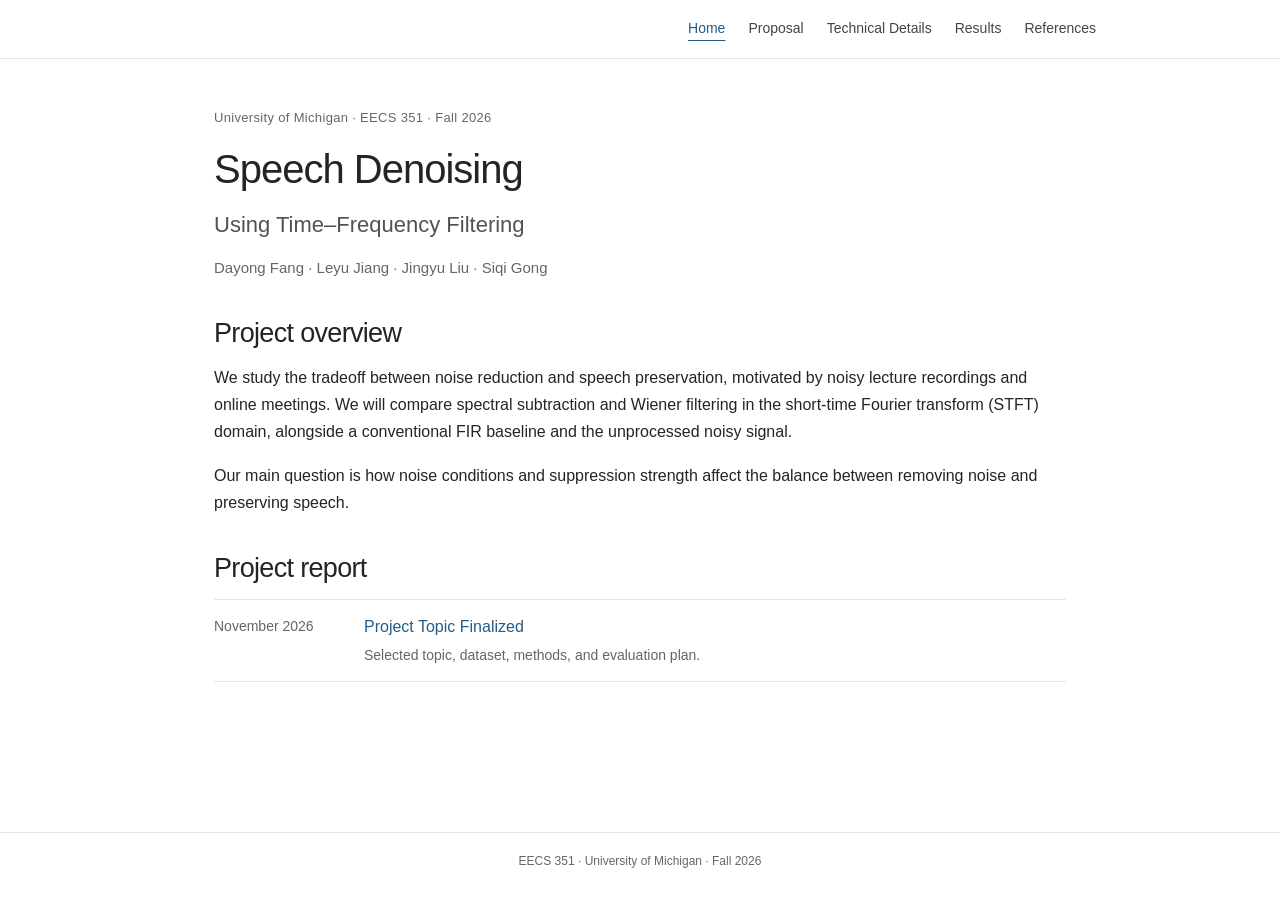
==== index.html @ c5371435 "Add initial speech denoising project website" ====
<!doctype html>
<html lang="en"><head><meta charset="utf-8"><meta name="viewport" content="width=device-width, initial-scale=1"><meta name="description" content="EECS 351 speech denoising project: time–frequency filtering, VoiceBank-DEMAND, and speech quality evaluation."><title>Speech Denoising | EECS 351</title><link rel="stylesheet" href="assets/style.css"></head>
<body><a class="skip" href="#main">Skip to content</a><header><nav aria-label="Main navigation"><a href="index.html" aria-current="page">Home</a><a href="proposal.html">Proposal</a><a href="methods.html">Technical Details</a><a href="results.html">Results</a><a href="references.html">References</a></nav></header><main id="main"><p class="eyebrow">University of Michigan · EECS 351 · Fall 2026</p><h1>Speech Denoising</h1><p class="subtitle">Using Time–Frequency Filtering</p><p class="members">Dayong Fang · Leyu Jiang · Jingyu Liu · Siqi Gong</p><h2>Project overview</h2><p>We study the tradeoff between noise reduction and speech preservation, motivated by noisy lecture recordings and online meetings. We will compare spectral subtraction and Wiener filtering in the short-time Fourier transform (STFT) domain, alongside a conventional FIR baseline and the unprocessed noisy signal.</p><p>Our main question is how noise conditions and suppression strength affect the balance between removing noise and preserving speech.</p><h2>Project report</h2><div class="report-row"><span class="date">November 2026</span><div><a href="proposal.html">Project Topic Finalized</a><p class="muted">Selected topic, dataset, methods, and evaluation plan.</p></div></div></main><footer>EECS 351 · University of Michigan · Fall 2026</footer></body></html>
---- assets/style.css ----
:root{color-scheme:light;--ink:#242424;--muted:#62676b;--blue:#225c88;--line:#e4e6e8}*{box-sizing:border-box}body{margin:0;background:#fff;color:var(--ink);font-family:-apple-system,BlinkMacSystemFont,"Segoe UI",Arial,sans-serif;font-size:16px;line-height:1.7}a{color:var(--blue);text-decoration:none}a:hover{text-decoration:underline}a:focus-visible{outline:2px solid var(--blue);outline-offset:5px}header{border-bottom:1px solid var(--line)}nav{max-width:960px;margin:auto;padding:17px 24px;display:flex;justify-content:flex-end;flex-wrap:wrap;gap:8px 23px;font-size:14px}nav a{color:#444}nav a[aria-current=page]{color:var(--blue);text-decoration:underline;text-underline-offset:7px}main{max-width:900px;margin:0 auto;padding:48px 24px 65px;min-height:calc(100vh - 127px)}h1,h2{font-weight:400;line-height:1.25;letter-spacing:-.025em}h1{font-size:40px;margin:0 0 12px}h2{font-size:27px;margin:36px 0 13px}p{margin:0 0 17px}.eyebrow{font-size:13px;color:var(--muted);margin-bottom:15px;letter-spacing:.025em}.subtitle{font-size:22px;color:#4d5359;margin-bottom:12px}.members{font-size:15px;color:var(--muted);margin-bottom:34px}.muted{color:var(--muted);font-size:14px}.note{border-left:3px solid #a7bfd0;padding:8px 0 8px 17px;color:var(--muted);font-size:14px;margin-top:27px}.report-row{display:grid;grid-template-columns:150px 1fr;padding:13px 0;border-top:1px solid var(--line);border-bottom:1px solid var(--line)}.report-row p{margin:4px 0 0}.date{font-size:14px;color:var(--muted);padding-top:2px}dl{display:grid;grid-template-columns:110px 1fr;gap:11px 14px}dt{font-weight:600}dd{margin:0}.table-wrap{overflow-x:auto}table{border-collapse:collapse;width:100%;font-size:14px;text-align:left;margin:15px 0}th,td{border-bottom:1px solid var(--line);padding:12px 14px 12px 0;vertical-align:top}th{font-weight:600}.pipeline{padding:18px 0;border-block:1px solid var(--line);color:var(--blue)}ul,ol{padding-left:24px}li{margin-bottom:10px}.team{list-style:none;padding:0;font-size:20px}.team li{padding:12px 0;border-bottom:1px solid var(--line)}.references li{padding-left:5px;margin-bottom:24px}footer{border-top:1px solid var(--line);color:var(--muted);text-align:center;font-size:12px;padding:18px 24px}.skip{position:absolute;left:12px;top:-60px;background:white;padding:8px}.skip:focus{top:8px}@media(max-width:600px){nav{justify-content:flex-start;gap:9px 18px;padding:15px 20px;font-size:13px}main{padding:32px 20px 45px}h1{font-size:32px}h2{font-size:24px}.subtitle{font-size:19px}.report-row{grid-template-columns:1fr;gap:4px}dl{grid-template-columns:1fr;gap:4px}dd{margin-bottom:12px}}@media print{header,footer,.skip{display:none}main{max-width:none;padding:0}a{color:inherit}h2{break-after:avoid}.note{font-size:12px}}
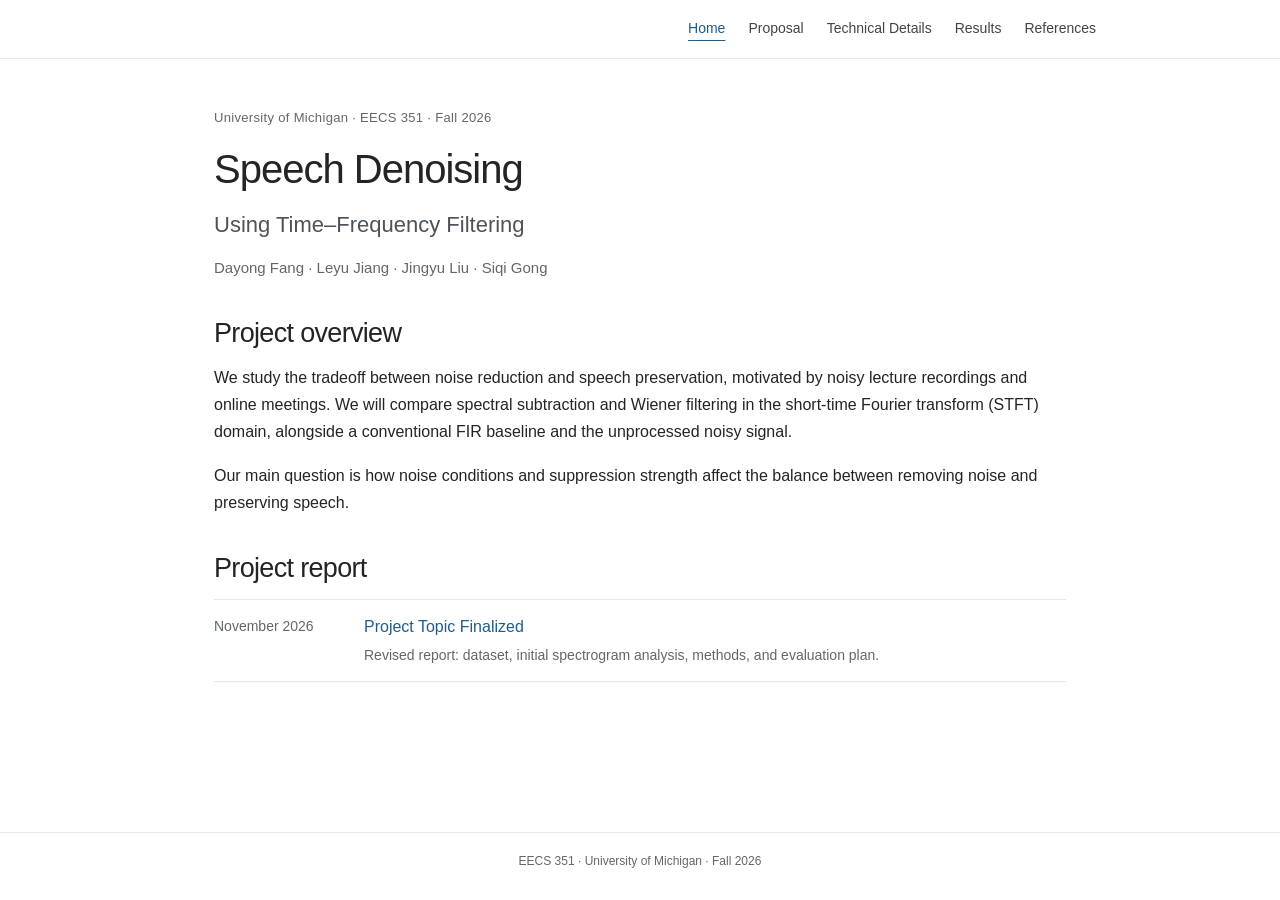
==== commit f2426d46: "Replace proposal with revised report and initial spectrogram analysis" ====
--- a/index.html
+++ b/index.html
@@ -1,3 +1,3 @@
 <!doctype html>
 <html lang="en"><head><meta charset="utf-8"><meta name="viewport" content="width=device-width, initial-scale=1"><meta name="description" content="EECS 351 speech denoising project: time–frequency filtering, VoiceBank-DEMAND, and speech quality evaluation."><title>Speech Denoising | EECS 351</title><link rel="stylesheet" href="assets/style.css"></head>
-<body><a class="skip" href="#main">Skip to content</a><header><nav aria-label="Main navigation"><a href="index.html" aria-current="page">Home</a><a href="proposal.html">Proposal</a><a href="methods.html">Technical Details</a><a href="results.html">Results</a><a href="references.html">References</a></nav></header><main id="main"><p class="eyebrow">University of Michigan · EECS 351 · Fall 2026</p><h1>Speech Denoising</h1><p class="subtitle">Using Time–Frequency Filtering</p><p class="members">Dayong Fang · Leyu Jiang · Jingyu Liu · Siqi Gong</p><h2>Project overview</h2><p>We study the tradeoff between noise reduction and speech preservation, motivated by noisy lecture recordings and online meetings. We will compare spectral subtraction and Wiener filtering in the short-time Fourier transform (STFT) domain, alongside a conventional FIR baseline and the unprocessed noisy signal.</p><p>Our main question is how noise conditions and suppression strength affect the balance between removing noise and preserving speech.</p><h2>Project report</h2><div class="report-row"><span class="date">November 2026</span><div><a href="proposal.html">Project Topic Finalized</a><p class="muted">Selected topic, dataset, methods, and evaluation plan.</p></div></div></main><footer>EECS 351 · University of Michigan · Fall 2026</footer></body></html>
+<body><a class="skip" href="#main">Skip to content</a><header><nav aria-label="Main navigation"><a href="index.html" aria-current="page">Home</a><a href="proposal.html">Proposal</a><a href="methods.html">Technical Details</a><a href="results.html">Results</a><a href="references.html">References</a></nav></header><main id="main"><p class="eyebrow">University of Michigan · EECS 351 · Fall 2026</p><h1>Speech Denoising</h1><p class="subtitle">Using Time–Frequency Filtering</p><p class="members">Dayong Fang · Leyu Jiang · Jingyu Liu · Siqi Gong</p><h2>Project overview</h2><p>We study the tradeoff between noise reduction and speech preservation, motivated by noisy lecture recordings and online meetings. We will compare spectral subtraction and Wiener filtering in the short-time Fourier transform (STFT) domain, alongside a conventional FIR baseline and the unprocessed noisy signal.</p><p>Our main question is how noise conditions and suppression strength affect the balance between removing noise and preserving speech.</p><h2>Project report</h2><div class="report-row"><span class="date">November 2026</span><div><a href="proposal.html">Project Topic Finalized</a><p class="muted">Revised report: dataset, initial spectrogram analysis, methods, and evaluation plan.</p></div></div></main><footer>EECS 351 · University of Michigan · Fall 2026</footer></body></html>
--- a/assets/style.css
+++ b/assets/style.css
@@ -1 +1,3 @@
-:root{color-scheme:light;--ink:#242424;--muted:#62676b;--blue:#225c88;--line:#e4e6e8}*{box-sizing:border-box}body{margin:0;background:#fff;color:var(--ink);font-family:-apple-system,BlinkMacSystemFont,"Segoe UI",Arial,sans-serif;font-size:16px;line-height:1.7}a{color:var(--blue);text-decoration:none}a:hover{text-decoration:underline}a:focus-visible{outline:2px solid var(--blue);outline-offset:5px}header{border-bottom:1px solid var(--line)}nav{max-width:960px;margin:auto;padding:17px 24px;display:flex;justify-content:flex-end;flex-wrap:wrap;gap:8px 23px;font-size:14px}nav a{color:#444}nav a[aria-current=page]{color:var(--blue);text-decoration:underline;text-underline-offset:7px}main{max-width:900px;margin:0 auto;padding:48px 24px 65px;min-height:calc(100vh - 127px)}h1,h2{font-weight:400;line-height:1.25;letter-spacing:-.025em}h1{font-size:40px;margin:0 0 12px}h2{font-size:27px;margin:36px 0 13px}p{margin:0 0 17px}.eyebrow{font-size:13px;color:var(--muted);margin-bottom:15px;letter-spacing:.025em}.subtitle{font-size:22px;color:#4d5359;margin-bottom:12px}.members{font-size:15px;color:var(--muted);margin-bottom:34px}.muted{color:var(--muted);font-size:14px}.note{border-left:3px solid #a7bfd0;padding:8px 0 8px 17px;color:var(--muted);font-size:14px;margin-top:27px}.report-row{display:grid;grid-template-columns:150px 1fr;padding:13px 0;border-top:1px solid var(--line);border-bottom:1px solid var(--line)}.report-row p{margin:4px 0 0}.date{font-size:14px;color:var(--muted);padding-top:2px}dl{display:grid;grid-template-columns:110px 1fr;gap:11px 14px}dt{font-weight:600}dd{margin:0}.table-wrap{overflow-x:auto}table{border-collapse:collapse;width:100%;font-size:14px;text-align:left;margin:15px 0}th,td{border-bottom:1px solid var(--line);padding:12px 14px 12px 0;vertical-align:top}th{font-weight:600}.pipeline{padding:18px 0;border-block:1px solid var(--line);color:var(--blue)}ul,ol{padding-left:24px}li{margin-bottom:10px}.team{list-style:none;padding:0;font-size:20px}.team li{padding:12px 0;border-bottom:1px solid var(--line)}.references li{padding-left:5px;margin-bottom:24px}footer{border-top:1px solid var(--line);color:var(--muted);text-align:center;font-size:12px;padding:18px 24px}.skip{position:absolute;left:12px;top:-60px;background:white;padding:8px}.skip:focus{top:8px}@media(max-width:600px){nav{justify-content:flex-start;gap:9px 18px;padding:15px 20px;font-size:13px}main{padding:32px 20px 45px}h1{font-size:32px}h2{font-size:24px}.subtitle{font-size:19px}.report-row{grid-template-columns:1fr;gap:4px}dl{grid-template-columns:1fr;gap:4px}dd{margin-bottom:12px}}@media print{header,footer,.skip{display:none}main{max-width:none;padding:0}a{color:inherit}h2{break-after:avoid}.note{font-size:12px}}
+:root{color-scheme:light;--ink:#242424;--muted:#62676b;--blue:#225c88;--line:#e4e6e8}*{box-sizing:border-box}body{margin:0;background:#fff;color:var(--ink);font-family:-apple-system,BlinkMacSystemFont,"Segoe UI",Arial,sans-serif;font-size:16px;line-height:1.7}a{color:var(--blue);text-decoration:none}a:hover{text-decoration:underline}a:focus-visible{outline:2px solid var(--blue);outline-offset:5px}header{border-bottom:1px solid var(--line)}nav{max-width:960px;margin:auto;padding:17px 24px;display:flex;justify-content:flex-end;flex-wrap:wrap;gap:8px 23px;font-size:14px}nav a{color:#444}nav a[aria-current=page]{color:var(--blue);text-decoration:underline;text-underline-offset:7px}main{max-width:900px;margin:0 auto;padding:48px 24px 65px;min-height:calc(100vh - 127px)}h1,h2{font-weight:400;line-height:1.25;letter-spacing:-.025em}h1{font-size:40px;margin:0 0 12px}h2{font-size:27px;margin:36px 0 13px}p{margin:0 0 17px}.eyebrow{font-size:13px;color:var(--muted);margin-bottom:15px;letter-spacing:.025em}.subtitle{font-size:22px;color:#4d5359;margin-bottom:12px}.members{font-size:15px;color:var(--muted);margin-bottom:34px}.muted{color:var(--muted);font-size:14px}.note{border-left:3px solid #a7bfd0;padding:8px 0 8px 17px;color:var(--muted);font-size:14px;margin-top:27px}.report-row{display:grid;grid-template-columns:150px 1fr;padding:13px 0;border-top:1px solid var(--line);border-bottom:1px solid var(--line)}.report-row p{margin:4px 0 0}.date{font-size:14px;color:var(--muted);padding-top:2px}dl{display:grid;grid-template-columns:110px 1fr;gap:11px 14px}dt{font-weight:600}dd{margin:0}.table-wrap{overflow-x:auto}table{border-collapse:collapse;width:100%;font-size:14px;text-align:left;margin:15px 0}th,td{border-bottom:1px solid var(--line);padding:12px 14px 12px 0;vertical-align:top}th{font-weight:600}.pipeline{padding:18px 0;border-block:1px solid var(--line);color:var(--blue)}ul,ol{padding-left:24px}li{margin-bottom:10px}.references li{padding-left:5px;margin-bottom:24px}footer{border-top:1px solid var(--line);color:var(--muted);text-align:center;font-size:12px;padding:18px 24px}.skip{position:absolute;left:12px;top:-60px;background:white;padding:8px}.skip:focus{top:8px}@media(max-width:600px){nav{justify-content:flex-start;gap:9px 18px;padding:15px 20px;font-size:13px}main{padding:32px 20px 45px}h1{font-size:32px}h2{font-size:24px}.subtitle{font-size:19px}.report-row{grid-template-columns:1fr;gap:4px}dl{grid-template-columns:1fr;gap:4px}dd{margin-bottom:12px}}@media print{header,footer,.skip{display:none}main{max-width:none;padding:0}a{color:inherit}h2{break-after:avoid}.note{font-size:12px}}
+
+h3{font-size:20px;font-weight:500;margin:28px 0 12px}figure{margin:22px 0}figure img{width:100%;height:auto;display:block}figcaption{font-size:13px;color:var(--muted);margin-top:9px;line-height:1.5}.equation{overflow-x:auto;padding:15px 18px;background:#f6f8fa;margin:18px 0;font-family:Georgia,serif;line-height:1.9}.report-contents{font-size:14px;padding:14px 0;border-bottom:1px solid var(--line)}h2[id]{scroll-margin-top:20px}code{font-size:.9em}
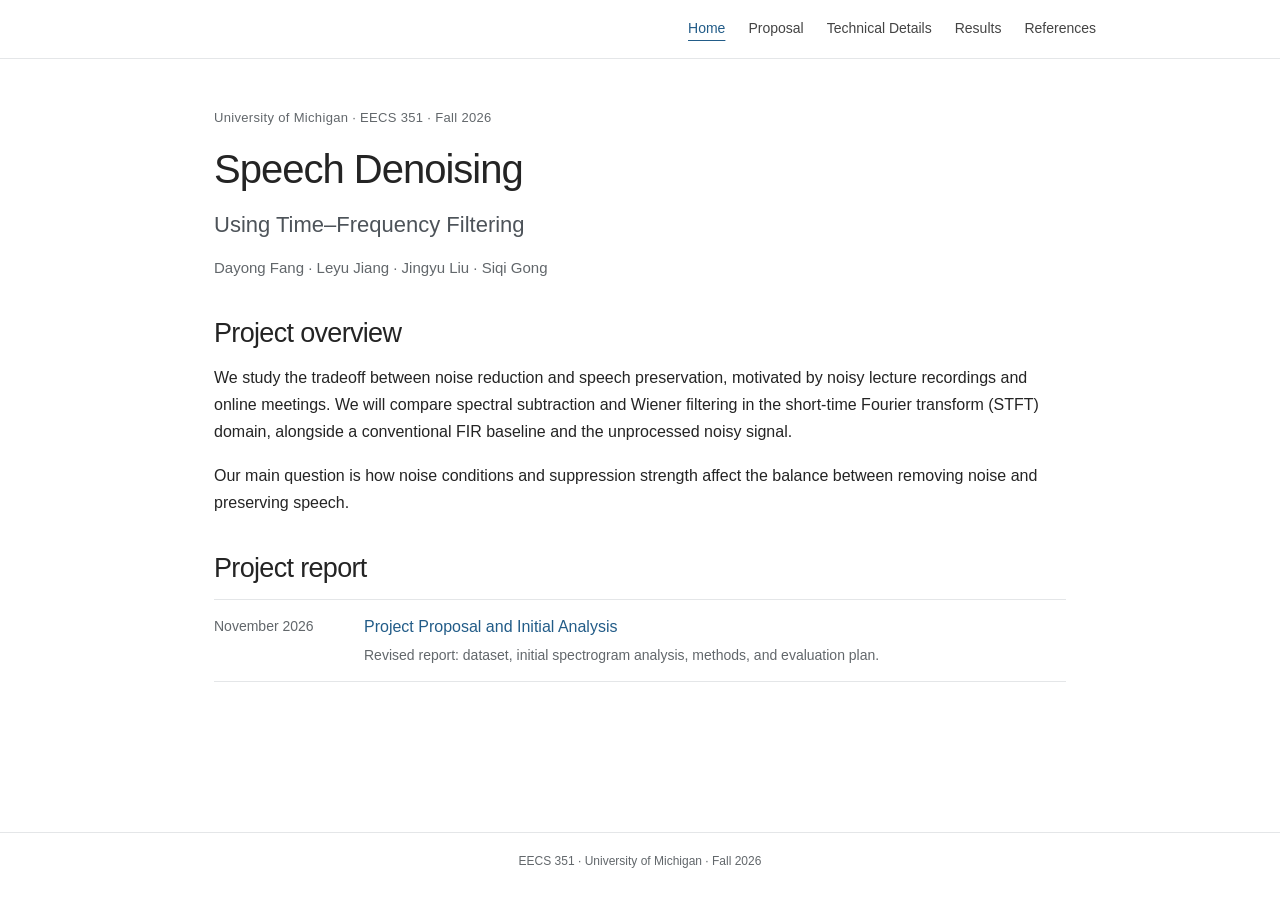
==== commit f6dbeb62: "Clarify proposal title and report label" ====
--- a/index.html
+++ b/index.html
@@ -1,3 +1,3 @@
 <!doctype html>
 <html lang="en"><head><meta charset="utf-8"><meta name="viewport" content="width=device-width, initial-scale=1"><meta name="description" content="EECS 351 speech denoising project: time–frequency filtering, VoiceBank-DEMAND, and speech quality evaluation."><title>Speech Denoising | EECS 351</title><link rel="stylesheet" href="assets/style.css"></head>
-<body><a class="skip" href="#main">Skip to content</a><header><nav aria-label="Main navigation"><a href="index.html" aria-current="page">Home</a><a href="proposal.html">Proposal</a><a href="methods.html">Technical Details</a><a href="results.html">Results</a><a href="references.html">References</a></nav></header><main id="main"><p class="eyebrow">University of Michigan · EECS 351 · Fall 2026</p><h1>Speech Denoising</h1><p class="subtitle">Using Time–Frequency Filtering</p><p class="members">Dayong Fang · Leyu Jiang · Jingyu Liu · Siqi Gong</p><h2>Project overview</h2><p>We study the tradeoff between noise reduction and speech preservation, motivated by noisy lecture recordings and online meetings. We will compare spectral subtraction and Wiener filtering in the short-time Fourier transform (STFT) domain, alongside a conventional FIR baseline and the unprocessed noisy signal.</p><p>Our main question is how noise conditions and suppression strength affect the balance between removing noise and preserving speech.</p><h2>Project report</h2><div class="report-row"><span class="date">November 2026</span><div><a href="proposal.html">Project Topic Finalized</a><p class="muted">Revised report: dataset, initial spectrogram analysis, methods, and evaluation plan.</p></div></div></main><footer>EECS 351 · University of Michigan · Fall 2026</footer></body></html>
+<body><a class="skip" href="#main">Skip to content</a><header><nav aria-label="Main navigation"><a href="index.html" aria-current="page">Home</a><a href="proposal.html">Proposal</a><a href="methods.html">Technical Details</a><a href="results.html">Results</a><a href="references.html">References</a></nav></header><main id="main"><p class="eyebrow">University of Michigan · EECS 351 · Fall 2026</p><h1>Speech Denoising</h1><p class="subtitle">Using Time–Frequency Filtering</p><p class="members">Dayong Fang · Leyu Jiang · Jingyu Liu · Siqi Gong</p><h2>Project overview</h2><p>We study the tradeoff between noise reduction and speech preservation, motivated by noisy lecture recordings and online meetings. We will compare spectral subtraction and Wiener filtering in the short-time Fourier transform (STFT) domain, alongside a conventional FIR baseline and the unprocessed noisy signal.</p><p>Our main question is how noise conditions and suppression strength affect the balance between removing noise and preserving speech.</p><h2>Project report</h2><div class="report-row"><span class="date">November 2026</span><div><a href="proposal.html">Project Proposal and Initial Analysis</a><p class="muted">Revised report: dataset, initial spectrogram analysis, methods, and evaluation plan.</p></div></div></main><footer>EECS 351 · University of Michigan · Fall 2026</footer></body></html>
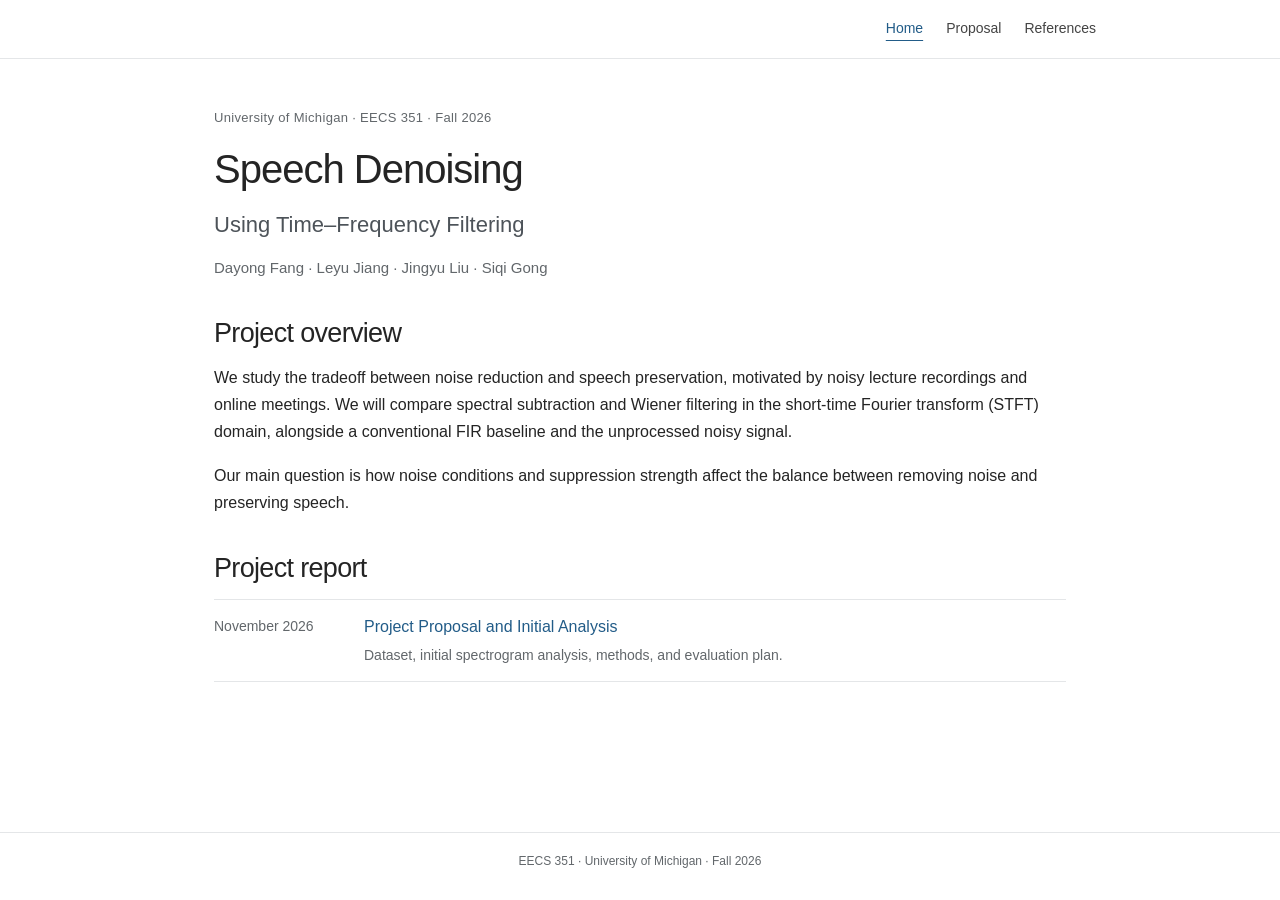
==== commit a339a9ae: "Clean report wording and hide unfinished navigation pages" ====
--- a/index.html
+++ b/index.html
@@ -1,3 +1,3 @@
 <!doctype html>
 <html lang="en"><head><meta charset="utf-8"><meta name="viewport" content="width=device-width, initial-scale=1"><meta name="description" content="EECS 351 speech denoising project: time–frequency filtering, VoiceBank-DEMAND, and speech quality evaluation."><title>Speech Denoising | EECS 351</title><link rel="stylesheet" href="assets/style.css"></head>
-<body><a class="skip" href="#main">Skip to content</a><header><nav aria-label="Main navigation"><a href="index.html" aria-current="page">Home</a><a href="proposal.html">Proposal</a><a href="methods.html">Technical Details</a><a href="results.html">Results</a><a href="references.html">References</a></nav></header><main id="main"><p class="eyebrow">University of Michigan · EECS 351 · Fall 2026</p><h1>Speech Denoising</h1><p class="subtitle">Using Time–Frequency Filtering</p><p class="members">Dayong Fang · Leyu Jiang · Jingyu Liu · Siqi Gong</p><h2>Project overview</h2><p>We study the tradeoff between noise reduction and speech preservation, motivated by noisy lecture recordings and online meetings. We will compare spectral subtraction and Wiener filtering in the short-time Fourier transform (STFT) domain, alongside a conventional FIR baseline and the unprocessed noisy signal.</p><p>Our main question is how noise conditions and suppression strength affect the balance between removing noise and preserving speech.</p><h2>Project report</h2><div class="report-row"><span class="date">November 2026</span><div><a href="proposal.html">Project Proposal and Initial Analysis</a><p class="muted">Revised report: dataset, initial spectrogram analysis, methods, and evaluation plan.</p></div></div></main><footer>EECS 351 · University of Michigan · Fall 2026</footer></body></html>
+<body><a class="skip" href="#main">Skip to content</a><header><nav aria-label="Main navigation"><a href="index.html" aria-current="page">Home</a><a href="proposal.html">Proposal</a><a href="references.html">References</a></nav></header><main id="main"><p class="eyebrow">University of Michigan · EECS 351 · Fall 2026</p><h1>Speech Denoising</h1><p class="subtitle">Using Time–Frequency Filtering</p><p class="members">Dayong Fang · Leyu Jiang · Jingyu Liu · Siqi Gong</p><h2>Project overview</h2><p>We study the tradeoff between noise reduction and speech preservation, motivated by noisy lecture recordings and online meetings. We will compare spectral subtraction and Wiener filtering in the short-time Fourier transform (STFT) domain, alongside a conventional FIR baseline and the unprocessed noisy signal.</p><p>Our main question is how noise conditions and suppression strength affect the balance between removing noise and preserving speech.</p><h2>Project report</h2><div class="report-row"><span class="date">November 2026</span><div><a href="proposal.html">Project Proposal and Initial Analysis</a><p class="muted">Dataset, initial spectrogram analysis, methods, and evaluation plan.</p></div></div></main><footer>EECS 351 · University of Michigan · Fall 2026</footer></body></html>
--- a/assets/style.css
+++ b/assets/style.css
@@ -1,3 +1,7 @@
 :root{color-scheme:light;--ink:#242424;--muted:#62676b;--blue:#225c88;--line:#e4e6e8}*{box-sizing:border-box}body{margin:0;background:#fff;color:var(--ink);font-family:-apple-system,BlinkMacSystemFont,"Segoe UI",Arial,sans-serif;font-size:16px;line-height:1.7}a{color:var(--blue);text-decoration:none}a:hover{text-decoration:underline}a:focus-visible{outline:2px solid var(--blue);outline-offset:5px}header{border-bottom:1px solid var(--line)}nav{max-width:960px;margin:auto;padding:17px 24px;display:flex;justify-content:flex-end;flex-wrap:wrap;gap:8px 23px;font-size:14px}nav a{color:#444}nav a[aria-current=page]{color:var(--blue);text-decoration:underline;text-underline-offset:7px}main{max-width:900px;margin:0 auto;padding:48px 24px 65px;min-height:calc(100vh - 127px)}h1,h2{font-weight:400;line-height:1.25;letter-spacing:-.025em}h1{font-size:40px;margin:0 0 12px}h2{font-size:27px;margin:36px 0 13px}p{margin:0 0 17px}.eyebrow{font-size:13px;color:var(--muted);margin-bottom:15px;letter-spacing:.025em}.subtitle{font-size:22px;color:#4d5359;margin-bottom:12px}.members{font-size:15px;color:var(--muted);margin-bottom:34px}.muted{color:var(--muted);font-size:14px}.note{border-left:3px solid #a7bfd0;padding:8px 0 8px 17px;color:var(--muted);font-size:14px;margin-top:27px}.report-row{display:grid;grid-template-columns:150px 1fr;padding:13px 0;border-top:1px solid var(--line);border-bottom:1px solid var(--line)}.report-row p{margin:4px 0 0}.date{font-size:14px;color:var(--muted);padding-top:2px}dl{display:grid;grid-template-columns:110px 1fr;gap:11px 14px}dt{font-weight:600}dd{margin:0}.table-wrap{overflow-x:auto}table{border-collapse:collapse;width:100%;font-size:14px;text-align:left;margin:15px 0}th,td{border-bottom:1px solid var(--line);padding:12px 14px 12px 0;vertical-align:top}th{font-weight:600}.pipeline{padding:18px 0;border-block:1px solid var(--line);color:var(--blue)}ul,ol{padding-left:24px}li{margin-bottom:10px}.references li{padding-left:5px;margin-bottom:24px}footer{border-top:1px solid var(--line);color:var(--muted);text-align:center;font-size:12px;padding:18px 24px}.skip{position:absolute;left:12px;top:-60px;background:white;padding:8px}.skip:focus{top:8px}@media(max-width:600px){nav{justify-content:flex-start;gap:9px 18px;padding:15px 20px;font-size:13px}main{padding:32px 20px 45px}h1{font-size:32px}h2{font-size:24px}.subtitle{font-size:19px}.report-row{grid-template-columns:1fr;gap:4px}dl{grid-template-columns:1fr;gap:4px}dd{margin-bottom:12px}}@media print{header,footer,.skip{display:none}main{max-width:none;padding:0}a{color:inherit}h2{break-after:avoid}.note{font-size:12px}}
 
 h3{font-size:20px;font-weight:500;margin:28px 0 12px}figure{margin:22px 0}figure img{width:100%;height:auto;display:block}figcaption{font-size:13px;color:var(--muted);margin-top:9px;line-height:1.5}.equation{overflow-x:auto;padding:15px 18px;background:#f6f8fa;margin:18px 0;font-family:Georgia,serif;line-height:1.9}.report-contents{font-size:14px;padding:14px 0;border-bottom:1px solid var(--line)}h2[id]{scroll-margin-top:20px}code{font-size:.9em}
+
+.proposal-heading .eyebrow{margin-bottom:10px}.proposal-heading h1{margin-bottom:7px}.proposal-heading .subtitle{margin-bottom:9px}.proposal-meta{display:flex;align-items:baseline;justify-content:space-between;flex-wrap:wrap;gap:4px 20px}.proposal-meta .members{margin:0}.report-download{font-size:14px;white-space:nowrap}.proposal-heading .report-contents{padding:10px 0 12px}.proposal-heading+h2{margin-top:25px}
+
+.report-downloads{display:flex;gap:8px 18px;flex-wrap:wrap}.equation{display:flex;align-items:baseline;justify-content:space-between;gap:18px}.equation-number{flex:none;color:var(--muted)}.references a{overflow-wrap:anywhere}.proposal-heading+section h2{margin-top:25px}
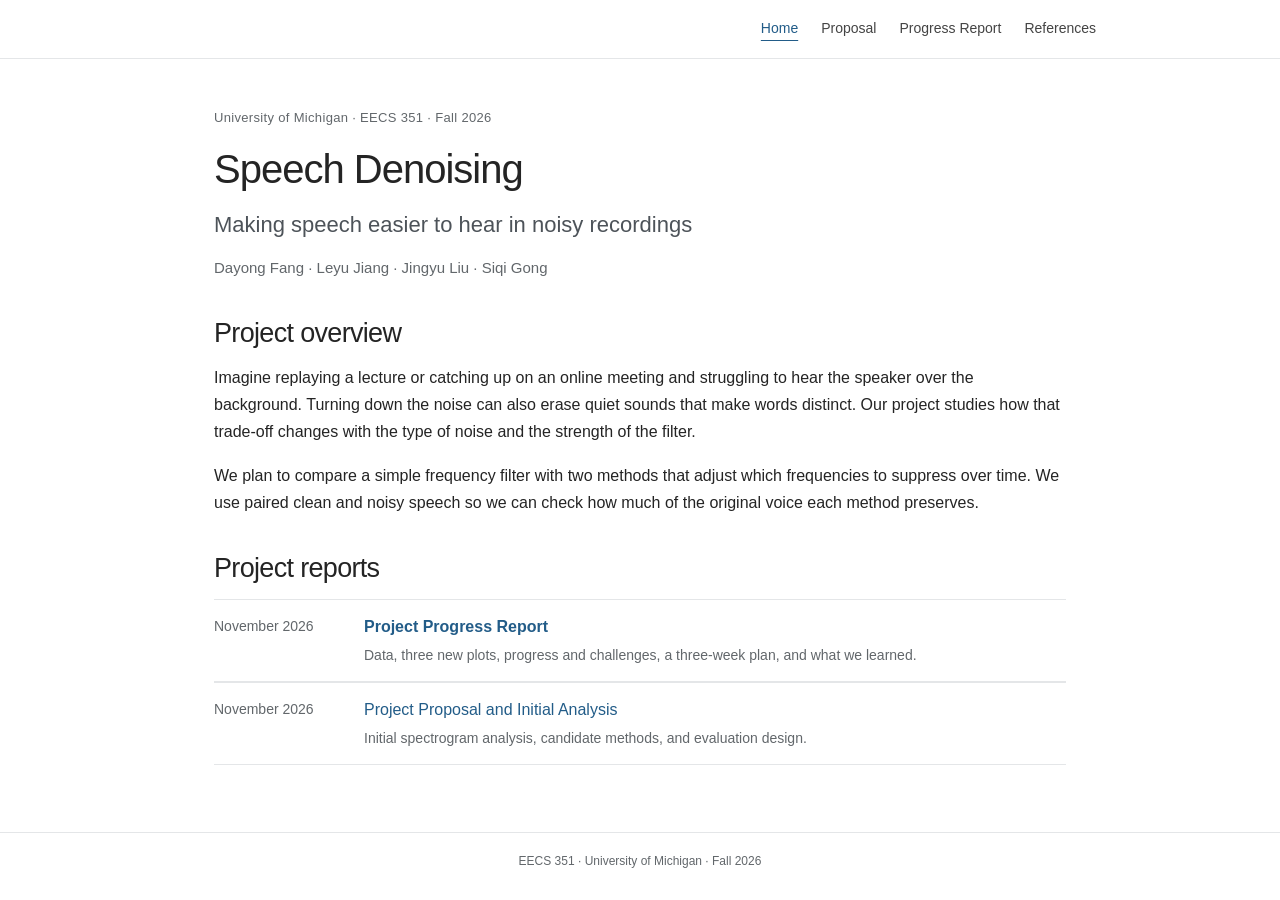
==== commit be6611d8: "Publish speech denoising progress report" ====
--- a/index.html
+++ b/index.html
@@ -1,3 +1,39 @@
 <!doctype html>
 <html lang="en"><head><meta charset="utf-8"><meta name="viewport" content="width=device-width, initial-scale=1"><meta name="description" content="EECS 351 speech denoising project: time–frequency filtering, VoiceBank-DEMAND, and speech quality evaluation."><title>Speech Denoising | EECS 351</title><link rel="stylesheet" href="assets/style.css"></head>
-<body><a class="skip" href="#main">Skip to content</a><header><nav aria-label="Main navigation"><a href="index.html" aria-current="page">Home</a><a href="proposal.html">Proposal</a><a href="references.html">References</a></nav></header><main id="main"><p class="eyebrow">University of Michigan · EECS 351 · Fall 2026</p><h1>Speech Denoising</h1><p class="subtitle">Using Time–Frequency Filtering</p><p class="members">Dayong Fang · Leyu Jiang · Jingyu Liu · Siqi Gong</p><h2>Project overview</h2><p>We study the tradeoff between noise reduction and speech preservation, motivated by noisy lecture recordings and online meetings. We will compare spectral subtraction and Wiener filtering in the short-time Fourier transform (STFT) domain, alongside a conventional FIR baseline and the unprocessed noisy signal.</p><p>Our main question is how noise conditions and suppression strength affect the balance between removing noise and preserving speech.</p><h2>Project report</h2><div class="report-row"><span class="date">November 2026</span><div><a href="proposal.html">Project Proposal and Initial Analysis</a><p class="muted">Dataset, initial spectrogram analysis, methods, and evaluation plan.</p></div></div></main><footer>EECS 351 · University of Michigan · Fall 2026</footer></body></html>
+<body>
+  <a class="skip" href="#main">Skip to content</a>
+  <header>
+    <nav aria-label="Main navigation">
+      <a href="index.html" aria-current="page">Home</a>
+      <a href="proposal.html">Proposal</a>
+      <a href="progress.html">Progress Report</a>
+      <a href="references.html">References</a>
+    </nav>
+  </header>
+  <main id="main">
+    <p class="eyebrow">University of Michigan · EECS 351 · Fall 2026</p>
+    <h1>Speech Denoising</h1>
+    <p class="subtitle">Making speech easier to hear in noisy recordings</p>
+    <p class="members">Dayong Fang · Leyu Jiang · Jingyu Liu · Siqi Gong</p>
+    <h2>Project overview</h2>
+    <p>Imagine replaying a lecture or catching up on an online meeting and struggling to hear the speaker over the background. Turning down the noise can also erase quiet sounds that make words distinct. Our project studies how that trade-off changes with the type of noise and the strength of the filter.</p>
+    <p>We plan to compare a simple frequency filter with two methods that adjust which frequencies to suppress over time. We use paired clean and noisy speech so we can check how much of the original voice each method preserves.</p>
+    <h2>Project reports</h2>
+    <div class="report-row">
+      <span class="date">November 2026</span>
+      <div>
+        <a href="progress.html"><strong>Project Progress Report</strong></a>
+        <p class="muted">Data, three new plots, progress and challenges, a three-week plan, and what we learned.</p>
+      </div>
+    </div>
+    <div class="report-row">
+      <span class="date">November 2026</span>
+      <div>
+        <a href="proposal.html">Project Proposal and Initial Analysis</a>
+        <p class="muted">Initial spectrogram analysis, candidate methods, and evaluation design.</p>
+      </div>
+    </div>
+  </main>
+  <footer>EECS 351 · University of Michigan · Fall 2026</footer>
+</body>
+</html>
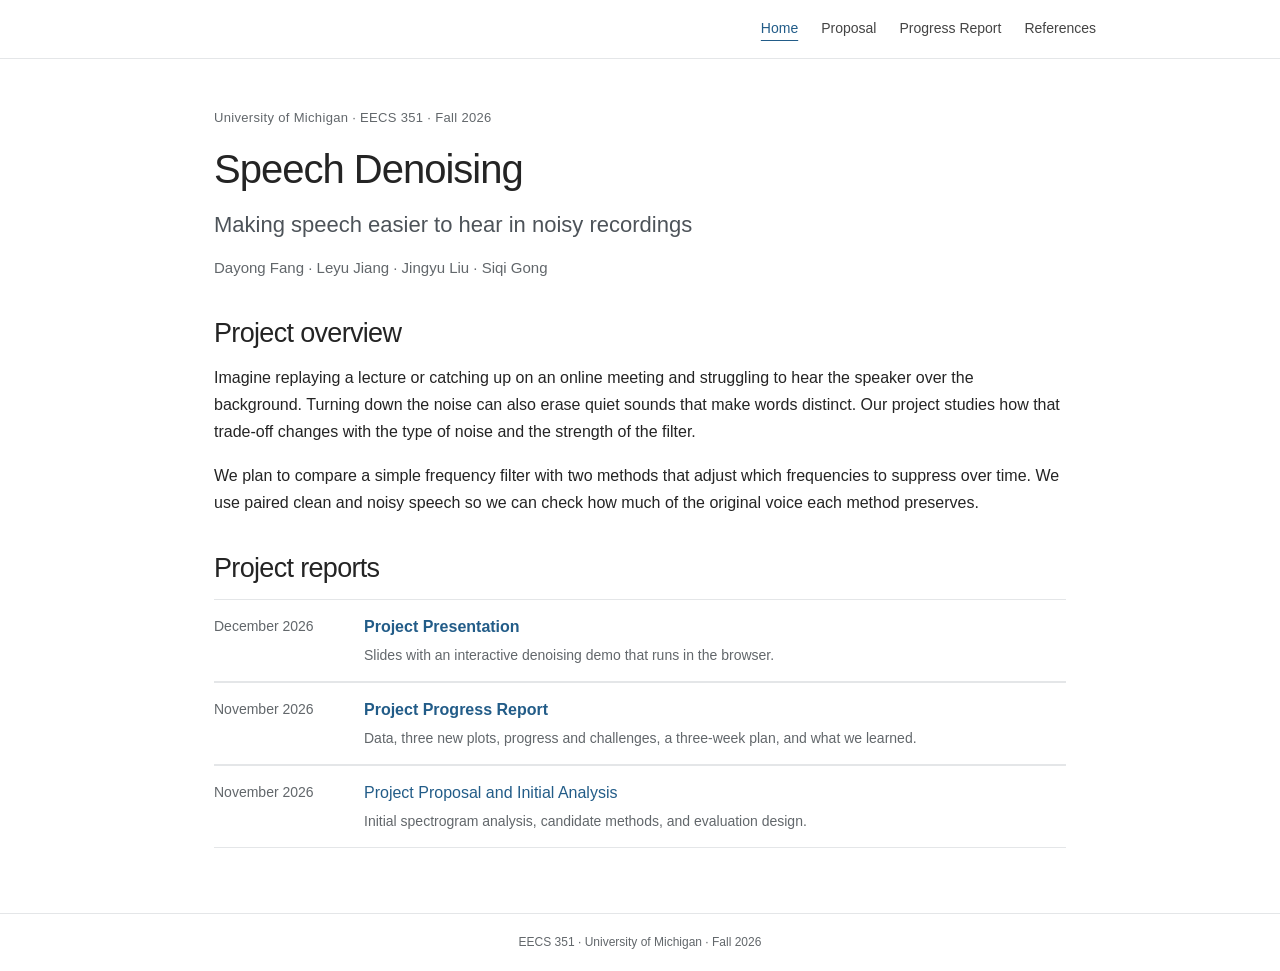
==== commit b020dfaf: "Add project presentation with in-browser denoising demo Eleven slides covering the idea, data, findi" ====
--- a/index.html
+++ b/index.html
@@ -20,6 +20,13 @@
     <p>We plan to compare a simple frequency filter with two methods that adjust which frequencies to suppress over time. We use paired clean and noisy speech so we can check how much of the original voice each method preserves.</p>
     <h2>Project reports</h2>
     <div class="report-row">
+      <span class="date">December 2026</span>
+      <div>
+        <a href="presentation.html"><strong>Project Presentation</strong></a>
+        <p class="muted">Slides with an interactive denoising demo that runs in the browser.</p>
+      </div>
+    </div>
+    <div class="report-row">
       <span class="date">November 2026</span>
       <div>
         <a href="progress.html"><strong>Project Progress Report</strong></a>
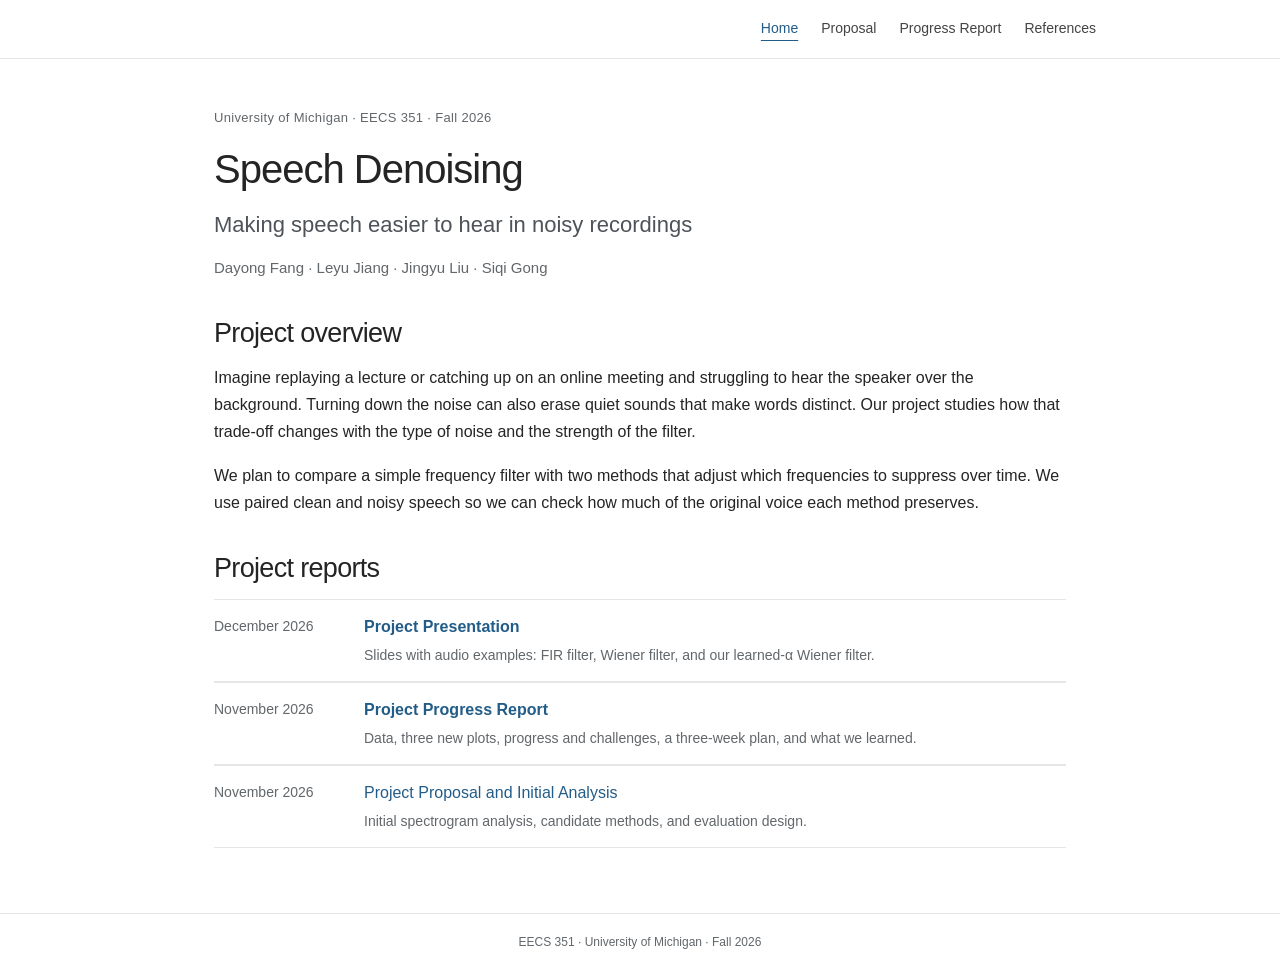
==== commit 8133a4b6: "Add learned-alpha Wiener study and 7-minute presentation Study: - Decision-directed Wiener filter in" ====
--- a/index.html
+++ b/index.html
@@ -23,7 +23,7 @@
       <span class="date">December 2026</span>
       <div>
         <a href="presentation.html"><strong>Project Presentation</strong></a>
-        <p class="muted">Slides with an interactive denoising demo that runs in the browser.</p>
+        <p class="muted">Slides with audio examples: FIR filter, Wiener filter, and our learned-α Wiener filter.</p>
       </div>
     </div>
     <div class="report-row">
